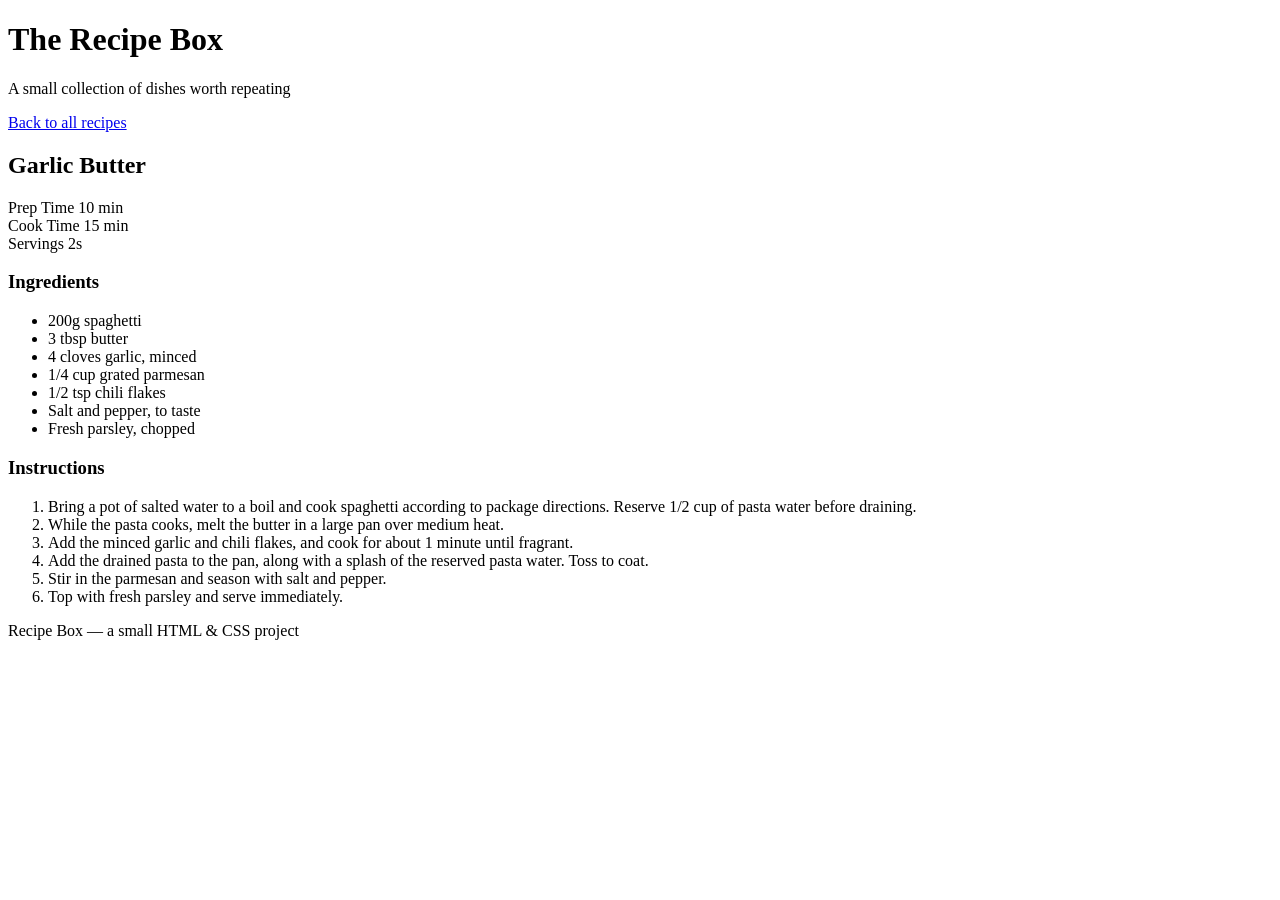
==== pasta.html @ 729b15f4 "Complete Pasta.html" ====
<!DOCTYPE html>
    <html lang="en">
    <head>
        <meta charset="UTF-8">
        <meta name="viewport" content="width=device-width, initial-scale=1.0">
          <link rel="stylesheet" href="style.css">
        <title>Document</title>
    </head>
    <body>
        <header>
            <h1>The Recipe Box</h1>
            <p class="tagline">A small collection of dishes worth repeating</p>
        </header>

        <main>
            <a class="back-link" href="index.html">Back to all recipes</a>

            <h2>Garlic Butter </h2>
            <div class="recipe-meta">
            <div><span>Prep Time</span> 10 min</div>
            <div><span>Cook Time</span> 15 min</div>
            <div><span>Servings</span> 2s</div>
            </div>

            <section class="block">
             <h3>Ingredients</h3>
               <ul class="ingredients">
                <li>200g spaghetti</li>
                <li>3 tbsp butter</li>
                <li>4 cloves garlic, minced</li>
                <li>1/4 cup grated parmesan</li>
                <li>1/2 tsp chili flakes</li>
                <li>Salt and pepper, to taste</li>
                <li>Fresh parsley, chopped</li>
            </ul>
            </section>

            <section class="block">
                <h3>Instructions</h3>
                 <ol class="steps">
                    <li>Bring a pot of salted water to a boil and cook spaghetti according to package directions. Reserve 1/2 cup of pasta water before draining.</li>
                    <li>While the pasta cooks, melt the butter in a large pan over medium heat.</li> 
                    <li>Add the minced garlic and chili flakes, and cook for about 1 minute until fragrant.</li>
                    <li>Add the drained pasta to the pan, along with a splash of the reserved pasta water. Toss to coat.</li>
                    <li>Stir in the parmesan and season with salt and pepper.</li>
                    <li>Top with fresh parsley and serve immediately.</li>
                </ol>
            </section>
        </main>
          <footer>
    Recipe Box &mdash; a small HTML &amp; CSS project
  </footer>
    </body>
    </html>
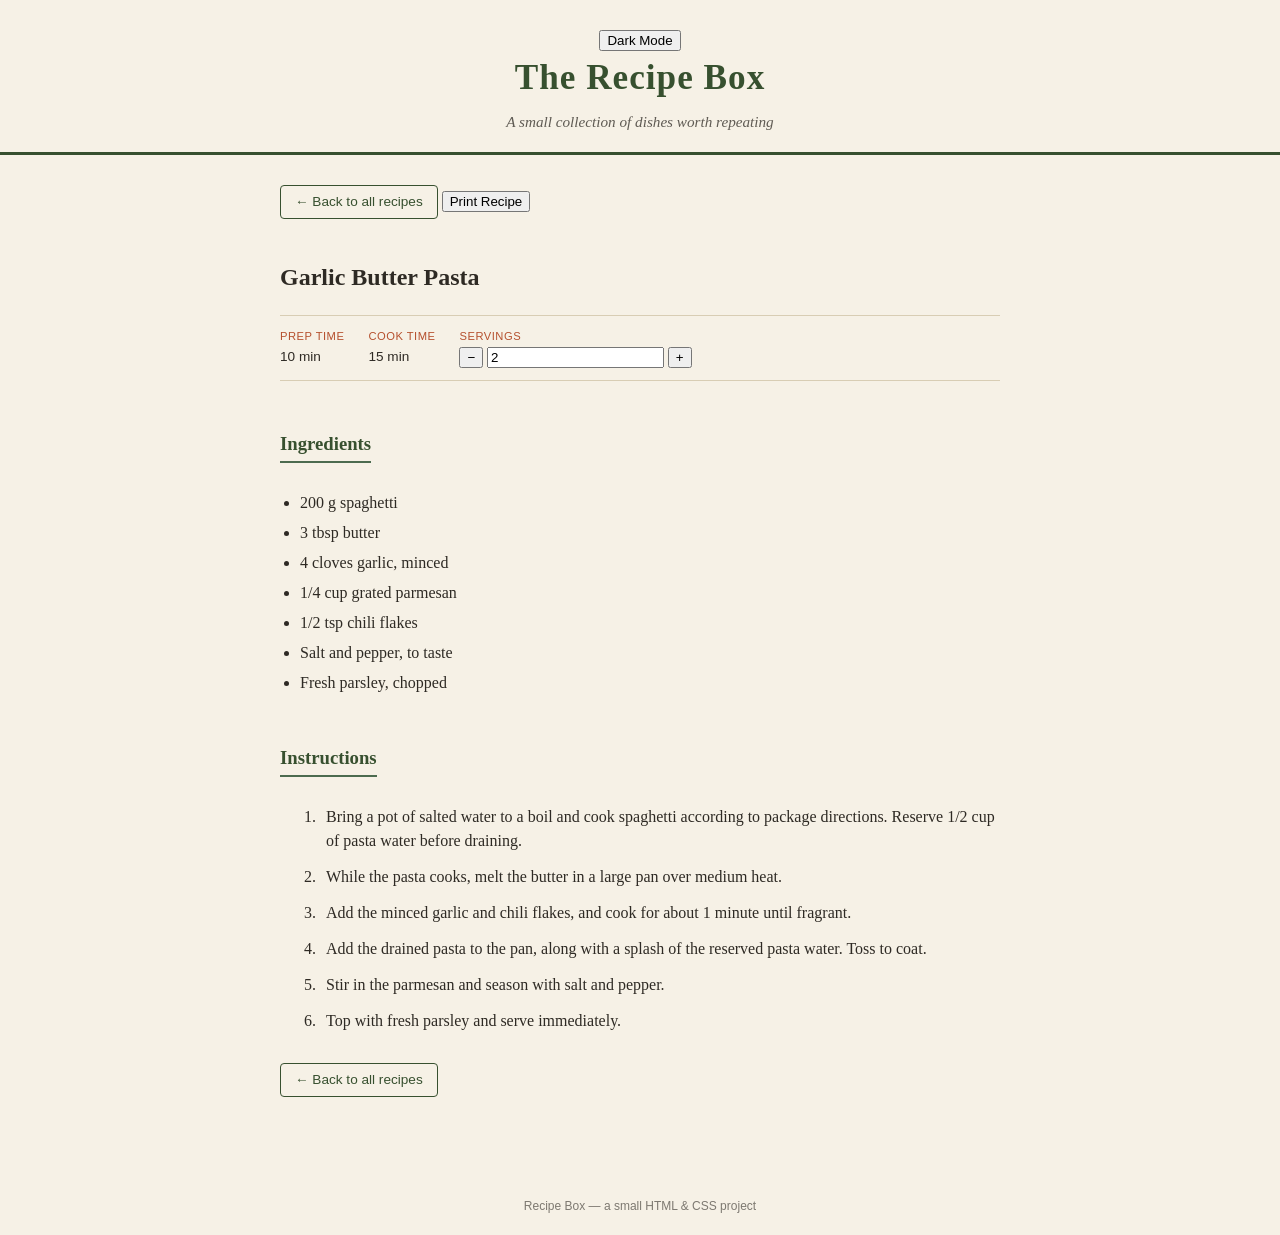
==== commit 227e358a: "Complete Pasta.html" ====
--- a/pasta.html
+++ b/pasta.html
@@ -1,54 +1,69 @@
-    <!DOCTYPE html>
-    <html lang="en">
-    <head>
-        <meta charset="UTF-8">
-        <meta name="viewport" content="width=device-width, initial-scale=1.0">
-          <link rel="stylesheet" href="style.css">
-        <title>Document</title>
-    </head>
-    <body>
-        <header>
-            <h1>The Recipe Box</h1>
-            <p class="tagline">A small collection of dishes worth repeating</p>
-        </header>
+<!DOCTYPE html>
+<html lang="en">
+<head>
+  <meta charset="UTF-8">
+  <title>Garlic Butter Pasta — Recipe Box</title>
+  <link rel="stylesheet" href="style.css">
+</head>
+<body>
 
-        <main>
-            <a class="back-link" href="index.html">Back to all recipes</a>
+  <header>
+    <button id="theme-toggle" class="theme-toggle" type="button">Dark Mode</button>
+    <h1>The Recipe Box</h1>
+    <p class="tagline">A small collection of dishes worth repeating</p>
+  </header>
 
-            <h2>Garlic Butter </h2>
-            <div class="recipe-meta">
-            <div><span>Prep Time</span> 10 min</div>
-            <div><span>Cook Time</span> 15 min</div>
-            <div><span>Servings</span> 2s</div>
-            </div>
+  <main>
+    <a class="back-link" href="index.html">&larr; Back to all recipes</a>
+    <button id="print-btn" class="print-btn" type="button">Print Recipe</button>
 
-            <section class="block">
-             <h3>Ingredients</h3>
-               <ul class="ingredients">
-                <li>200g spaghetti</li>
-                <li>3 tbsp butter</li>
-                <li>4 cloves garlic, minced</li>
-                <li>1/4 cup grated parmesan</li>
-                <li>1/2 tsp chili flakes</li>
-                <li>Salt and pepper, to taste</li>
-                <li>Fresh parsley, chopped</li>
-            </ul>
-            </section>
+    <h2>Garlic Butter Pasta</h2>
 
-            <section class="block">
-                <h3>Instructions</h3>
-                 <ol class="steps">
-                    <li>Bring a pot of salted water to a boil and cook spaghetti according to package directions. Reserve 1/2 cup of pasta water before draining.</li>
-                    <li>While the pasta cooks, melt the butter in a large pan over medium heat.</li> 
-                    <li>Add the minced garlic and chili flakes, and cook for about 1 minute until fragrant.</li>
-                    <li>Add the drained pasta to the pan, along with a splash of the reserved pasta water. Toss to coat.</li>
-                    <li>Stir in the parmesan and season with salt and pepper.</li>
-                    <li>Top with fresh parsley and serve immediately.</li>
-                </ol>
-            </section>
-        </main>
-          <footer>
+    <div class="recipe-meta">
+      <div><span>Prep Time</span>10 min</div>
+      <div><span>Cook Time</span>15 min</div>
+      <div>
+        <span>Servings</span>
+        <div class="servings-control">
+          <button id="servings-minus" type="button">&minus;</button>
+          <input type="number" id="servings-input" value="2" min="1">
+          <button id="servings-plus" type="button">+</button>
+        </div>
+      </div>
+    </div>
+
+    <section class="block">
+      <h3>Ingredients</h3>
+      <ul class="ingredients">
+        <li><span class="amt" data-amt="200" data-unit="g">200 g</span> spaghetti</li>
+        <li><span class="amt" data-amt="3" data-unit="tbsp">3 tbsp</span> butter</li>
+        <li><span class="amt" data-amt="4" data-unit="cloves">4 cloves</span> garlic, minced</li>
+        <li><span class="amt" data-amt="0.25" data-unit="cup">1/4 cup</span> grated parmesan</li>
+        <li><span class="amt" data-amt="0.5" data-unit="tsp">1/2 tsp</span> chili flakes</li>
+        <li>Salt and pepper, to taste</li>
+        <li>Fresh parsley, chopped</li>
+      </ul>
+    </section>
+
+    <section class="block">
+      <h3>Instructions</h3>
+      <ol class="steps">
+        <li>Bring a pot of salted water to a boil and cook spaghetti according to package directions. Reserve 1/2 cup of pasta water before draining.</li>
+        <li>While the pasta cooks, melt the butter in a large pan over medium heat.</li>
+        <li>Add the minced garlic and chili flakes, and cook for about 1 minute until fragrant.</li>
+        <li>Add the drained pasta to the pan, along with a splash of the reserved pasta water. Toss to coat.</li>
+        <li>Stir in the parmesan and season with salt and pepper.</li>
+        <li>Top with fresh parsley and serve immediately.</li>
+      </ol>
+    </section>
+
+    <a class="back-link" href="index.html">&larr; Back to all recipes</a>
+  </main>
+
+  <footer>
     Recipe Box &mdash; a small HTML &amp; CSS project
   </footer>
-    </body>
-    </html>+
+  <script src="script.js"></script>
+</body>
+</html>
--- a/style.css
+++ b/style.css
@@ -0,0 +1,170 @@
+:root{
+  --paper: #f6f1e6;
+  --card: #fffdf8;
+  --ink: #2e2a24;
+  --basil: #4c6b4f;
+  --basil-dark: #37502f;
+  --rust: #b5502e;
+  --line: #d8cdb4;
+}
+
+* {
+  box-sizing: border-box;
+}
+
+body {
+  margin: 0;
+  background-color: var(--paper);
+  color: var(--ink);
+  font-family: Georgia, 'Times New Roman', serif;
+  line-height: 1.5;
+}
+
+
+header {
+  border-bottom: 3px solid var(--basil-dark);
+  padding: 28px 20px 18px;
+  text-align: center;
+  background-color: var(--paper);
+}
+
+header h1 {
+  margin: 0;
+  font-size: 2.2rem;
+  letter-spacing: 1px;
+  color: var(--basil-dark);
+}
+
+header .tagline {
+  margin: 6px 0 0;
+  font-style: italic;
+  font-size: 0.95rem;
+  color: var(--ink);
+  opacity: 0.75;
+}
+
+
+main {
+  max-width: 760px;
+  margin: 0 auto;
+  padding: 30px 20px 60px;
+}
+
+
+.recipe-grid {
+  display: flex;
+  flex-wrap: wrap;
+  gap: 20px;
+  justify-content: center;
+}
+
+.recipe-card {
+  background-color: var(--card);
+  border: 1px solid var(--line);
+  border-radius: 6px;
+  width: 300px;
+  padding: 18px;
+  text-decoration: none;
+  color: var(--ink);
+  box-shadow: 2px 3px 0 var(--line);
+}
+
+.recipe-card:hover {
+  border-color: var(--basil);
+  box-shadow: 2px 3px 0 var(--basil);
+}
+
+.recipe-card .card-label {
+  display: block;
+  font-family: Verdana, sans-serif;
+  font-size: 0.7rem;
+  text-transform: uppercase;
+  letter-spacing: 1px;
+  color: var(--rust);
+  margin-bottom: 6px;
+}
+
+.recipe-card h2 {
+  margin: 0 0 8px;
+  font-size: 1.3rem;
+  color: var(--basil-dark);
+}
+
+.recipe-card p {
+  margin: 0;
+  font-size: 0.95rem;
+}
+
+
+.recipe-meta {
+  display: flex;
+  gap: 24px;
+  border-top: 1px solid var(--line);
+  border-bottom: 1px solid var(--line);
+  padding: 12px 0;
+  margin: 20px 0 30px;
+  font-family: Verdana, sans-serif;
+  font-size: 0.85rem;
+}
+
+.recipe-meta div span {
+  display: block;
+  text-transform: uppercase;
+  letter-spacing: 0.5px;
+  font-size: 0.7rem;
+  color: var(--rust);
+  margin-bottom: 2px;
+}
+
+section.block {
+  margin-bottom: 30px;
+}
+
+section.block h3 {
+  color: var(--basil-dark);
+  border-bottom: 2px solid var(--basil);
+  display: inline-block;
+  padding-bottom: 3px;
+  margin-bottom: 12px;
+}
+
+ul.ingredients {
+  padding-left: 20px;
+}
+
+ul.ingredients li {
+  margin-bottom: 6px;
+}
+
+ol.steps li {
+  margin-bottom: 12px;
+  padding-left: 6px;
+}
+
+
+.back-link {
+  display: inline-block;
+  margin-bottom: 20px;
+  font-family: Verdana, sans-serif;
+  font-size: 0.85rem;
+  text-decoration: none;
+  color: var(--basil-dark);
+  border: 1px solid var(--basil-dark);
+  border-radius: 4px;
+  padding: 6px 14px;
+}
+
+.back-link:hover {
+  background-color: var(--basil-dark);
+  color: var(--card);
+}
+
+
+footer {
+  text-align: center;
+  padding: 20px;
+  font-family: Verdana, sans-serif;
+  font-size: 0.75rem;
+  color: var(--ink);
+  opacity: 0.6;
+}
